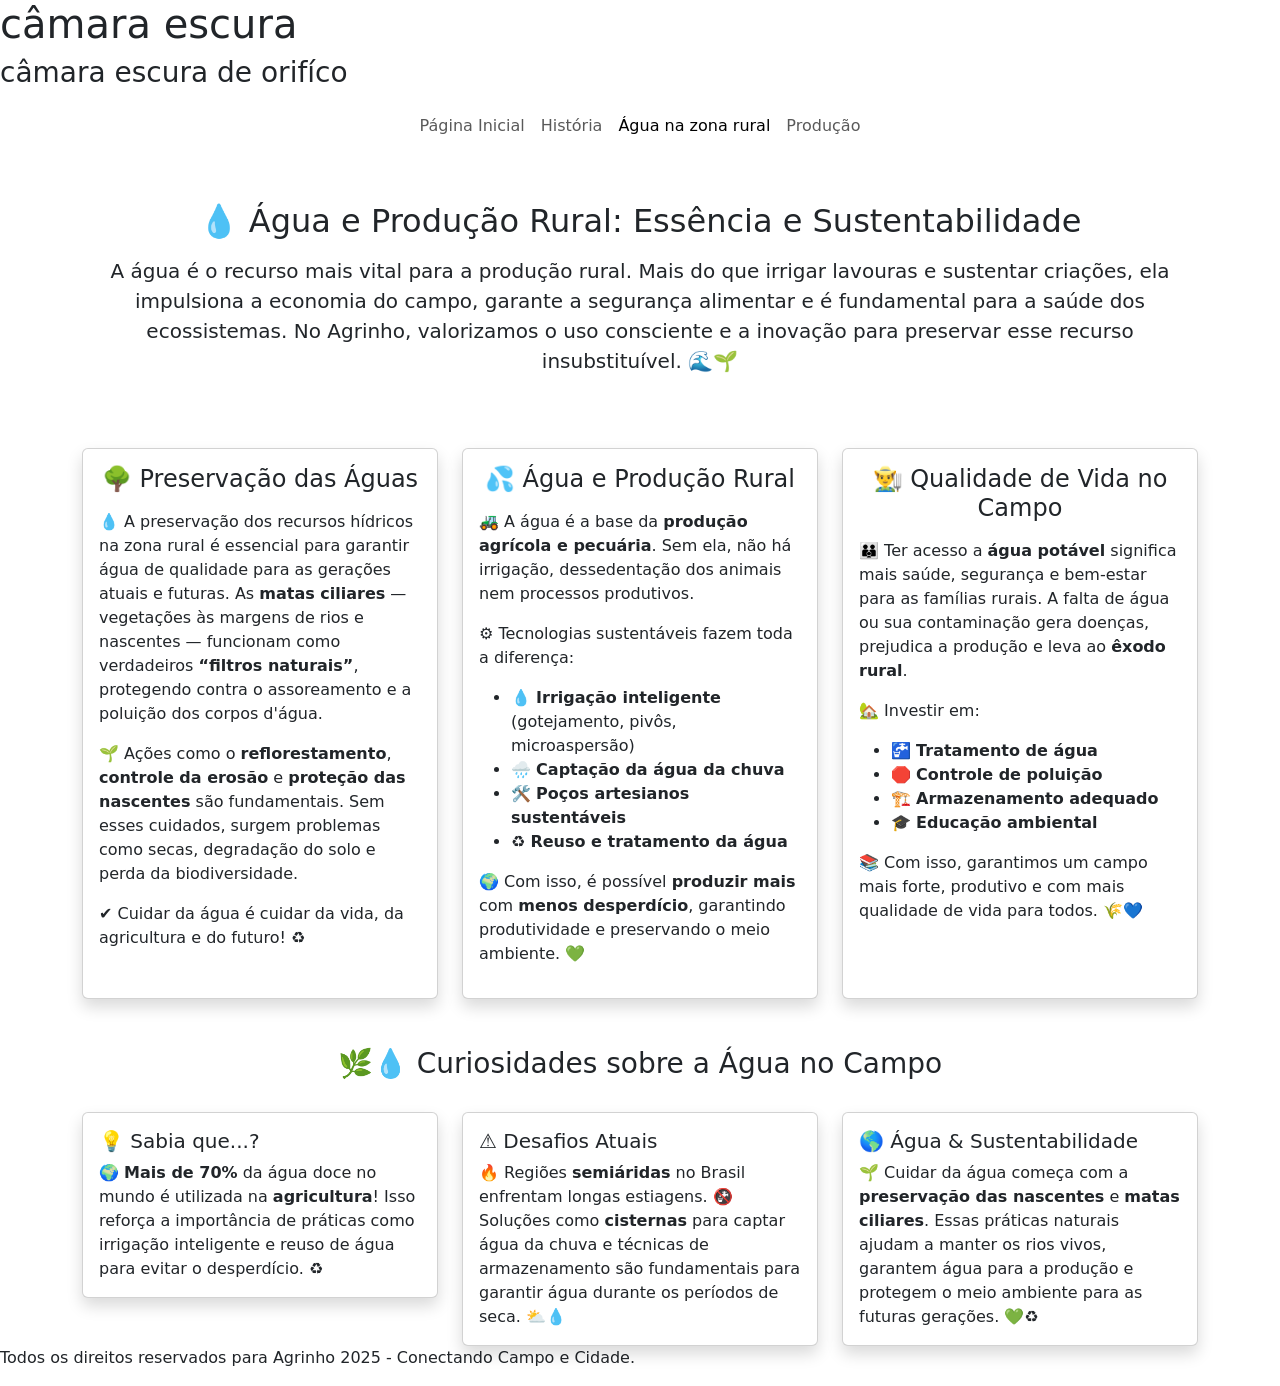
==== agua.html @ 4abe9550 "Add files via upload" ====
<!DOCTYPE html>
<html lang="pt-br">

<head>
    <meta charset="UTF-8">
    <meta name="viewport" content="width=device-width, initial-scale=1.0">
    <title>câmara escura</title>
    <link href="https://cdn.jsdelivr.net/npm/bootstrap@5.3.5/dist/css/bootstrap.min.css" rel="stylesheet"
        integrity="sha384-SgOJa3DmI69IUzQ2PVdRZhwQ+dy64/BUtbMJw1MZ8t5HZApcHrRKUc4W0kG879m7" crossorigin="anonymous">
    <link rel="stylesheet" href="agua.css">
</head>

<body>

    <!-- Cabeçalho -->
    <section class="cabecalho">
        <h1 class="titulo-animado">câmara escura</h1>
        <h3 class="subtitulo-estiloso">câmara escura de orifíco</h3>
    </section>

    <!-- Navbar -->
    <nav class="navbar navbar-expand-lg">
        <div class="container-fluid">
            <button class="navbar-toggler" type="button" data-bs-toggle="collapse"
                data-bs-target="#navbarNav" aria-controls="navbarNav" aria-expanded="false"
                aria-label="Toggle navigation">
                <span class="navbar-toggler-icon"></span>
            </button>
            <div class="collapse navbar-collapse justify-content-center" id="navbarNav">
                <ul class="navbar-nav">
                    <li class="nav-item">
                        <a class="nav-link" href="index.html">Página Inicial </a>
                    </li>
                    <li class="nav-item">
                         <a class="nav-link" href="energia.html">História </a>
                    </li>
                    <li class="nav-item">
                         <a class="nav-link active" aria-current="page" href="agua.html">Água na zona rural</a>
                    </li>
                    <li class="nav-item">
                        <a class="nav-link" href="producao.html">Produção</a>
                    </li>
                </ul>
            </div>
        </div>
    </nav>
<div class="container my-5">
 <div class="text-center mb-5">
        <h2 class="mb-3">💧 Água e Produção Rural: Essência e Sustentabilidade</h2>
        <p class="lead">
            A água é o recurso mais vital para a produção rural. Mais do que irrigar lavouras e sustentar criações, ela impulsiona a economia do campo, garante a segurança alimentar e é fundamental para a saúde dos ecossistemas. No Agrinho, valorizamos o uso consciente e a inovação para preservar esse recurso insubstituível. 🌊🌱
        </p>
    </div>
    </div>
 

<!-- Conteúdo principal -->
<div class="container">

    <div class="row pt-4">

        <!-- Coluna 1 -->
        <div class="col-md-4">
            <div class="card h-100 shadow card-hover">
                <div class="card-body">
                    <h4 class="card-title text-center mb-3"><i class="bi bi-tree"></i> 🌳 Preservação das Águas</h4>
                    <p>
                        💧 A preservação dos recursos hídricos na zona rural é essencial para garantir água de qualidade para as gerações atuais e futuras. As <strong>matas ciliares</strong> — vegetações às margens de rios e nascentes — funcionam como verdadeiros <strong>“filtros naturais”</strong>, protegendo contra o assoreamento e a poluição dos corpos d'água.
                    </p>
                    <p>
                        🌱 Ações como o <strong>reflorestamento</strong>, <strong>controle da erosão</strong> e <strong>proteção das nascentes</strong> são fundamentais. Sem esses cuidados, surgem problemas como secas, degradação do solo e perda da biodiversidade. 
                    </p>
                    <p>
                        ✔️ Cuidar da água é cuidar da vida, da agricultura e do futuro! ♻️
                    </p>
                </div>
            </div>
        </div>

        <!-- Coluna 2 -->
        <div class="col-md-4">
            <div class="card h-100 shadow card-hover">
                <div class="card-body">
                    <h4 class="card-title text-center mb-3"><i class="bi bi-droplet-half"></i> 💦 Água e Produção Rural</h4>
                    <p>
                        🚜 A água é a base da <strong>produção agrícola e pecuária</strong>. Sem ela, não há irrigação, dessedentação dos animais nem processos produtivos. 
                    </p>
                    <p>
                        ⚙️ Tecnologias sustentáveis fazem toda a diferença:
                    </p>
                    <ul>
                        <li>💧 <strong>Irrigação inteligente</strong> (gotejamento, pivôs, microaspersão)</li>
                        <li>🌧️ <strong>Captação da água da chuva</strong></li>
                        <li>🛠️ <strong>Poços artesianos sustentáveis</strong></li>
                        <li>♻️ <strong>Reuso e tratamento da água</strong></li>
                    </ul>
                    <p>
                        🌍 Com isso, é possível <strong>produzir mais</strong> com <strong>menos desperdício</strong>, garantindo produtividade e preservando o meio ambiente. 💚
                    </p>
                </div>
            </div>
        </div>

        <!-- Coluna 3 -->
        <div class="col-md-4">
            <div class="card h-100 shadow card-hover">
                <div class="card-body">
                    <h4 class="card-title text-center mb-3"><i class="bi bi-people-fill"></i> 👨‍🌾 Qualidade de Vida no Campo</h4>
                    <p>
                        👪 Ter acesso a <strong>água potável</strong> significa mais saúde, segurança e bem-estar para as famílias rurais. A falta de água ou sua contaminação gera doenças, prejudica a produção e leva ao <strong>êxodo rural</strong>.
                    </p>
                    <p>
                        🏡 Investir em:
                    </p>
                    <ul>
                        <li>🚰 <strong>Tratamento de água</strong></li>
                        <li>🛑 <strong>Controle de poluição</strong></li>
                        <li>🏗️ <strong>Armazenamento adequado</strong></li>
                        <li>🎓 <strong>Educação ambiental</strong></li>
                    </ul>
                    <p>
                        📚 Com isso, garantimos um campo mais forte, produtivo e com mais qualidade de vida para todos. 🌾💙
                    </p>
                </div>
            </div>
        </div>

    </div>
</div>

<!-- Seção de curiosidades -->
<div class="container">
    <div class="row pt-5">
        <h3 class="text-center pb-4">🌿💧 Curiosidades sobre a Água no Campo</h3>

        <!-- Card 1 -->
        <div class="col-md-4">
            <div class="card shadow curiosidade-hover">
                <div class="card-body">
                    <h5 class="card-title"><i class="bi bi-water"></i> 💡 Sabia que...?</h5>
                    <p class="card-text">
                        🌍 <strong>Mais de 70%</strong> da água doce no mundo é utilizada na <strong>agricultura</strong>!  
                        Isso reforça a importância de práticas como irrigação inteligente e reuso de água para evitar o desperdício. ♻️
                    </p>
                </div>
            </div>
        </div>

        <!-- Card 2 -->
        <div class="col-md-4">
            <div class="card shadow curiosidade-hover">
                <div class="card-body">
                    <h5 class="card-title"><i class="bi bi-droplet-half"></i> ⚠️ Desafios Atuais</h5>
                    <p class="card-text">
                        🔥 Regiões <strong>semiáridas</strong> no Brasil enfrentam longas estiagens. 🚱  
                        Soluções como <strong>cisternas</strong> para captar água da chuva e técnicas de armazenamento são fundamentais para garantir água durante os períodos de seca. ⛅💧
                    </p>
                </div>
            </div>
        </div>

        <!-- Card 3 -->
        <div class="col-md-4">
            <div class="card shadow curiosidade-hover">
                <div class="card-body">
                    <h5 class="card-title"><i class="bi bi-globe"></i> 🌎 Água & Sustentabilidade</h5>
                    <p class="card-text">
                        🌱 Cuidar da água começa com a <strong>preservação das nascentes</strong> e <strong>matas ciliares</strong>.  
                        Essas práticas naturais ajudam a manter os rios vivos, garantem água para a produção e protegem o meio ambiente para as futuras gerações. 💚♻️
                    </p>
                </div>
            </div>
        </div>

    </div>
</div>


    <!-- Script Bootstrap -->
    <script src="https://cdn.jsdelivr.net/npm/bootstrap@5.3.5/dist/js/bootstrap.bundle.min.js"></script>

  <!-- Rodapé -->
    <div class="footer">
        <p>Todos os direitos reservados para Agrinho 2025 - Conectando Campo e Cidade.</p>
    </div>

    <script src="https://cdn.jsdelivr.net/npm/bootstrap@5.3.5/dist/js/bootstrap.bundle.min.js"
        integrity="sha384-k6d4wzSIapyDyv1kpU366/PK5hCdSbCRGRCMv+eplOQJWyd1fbcAu9OCUj5zNLiq"
        crossorigin="anonymous"></script>
</body>

</html>
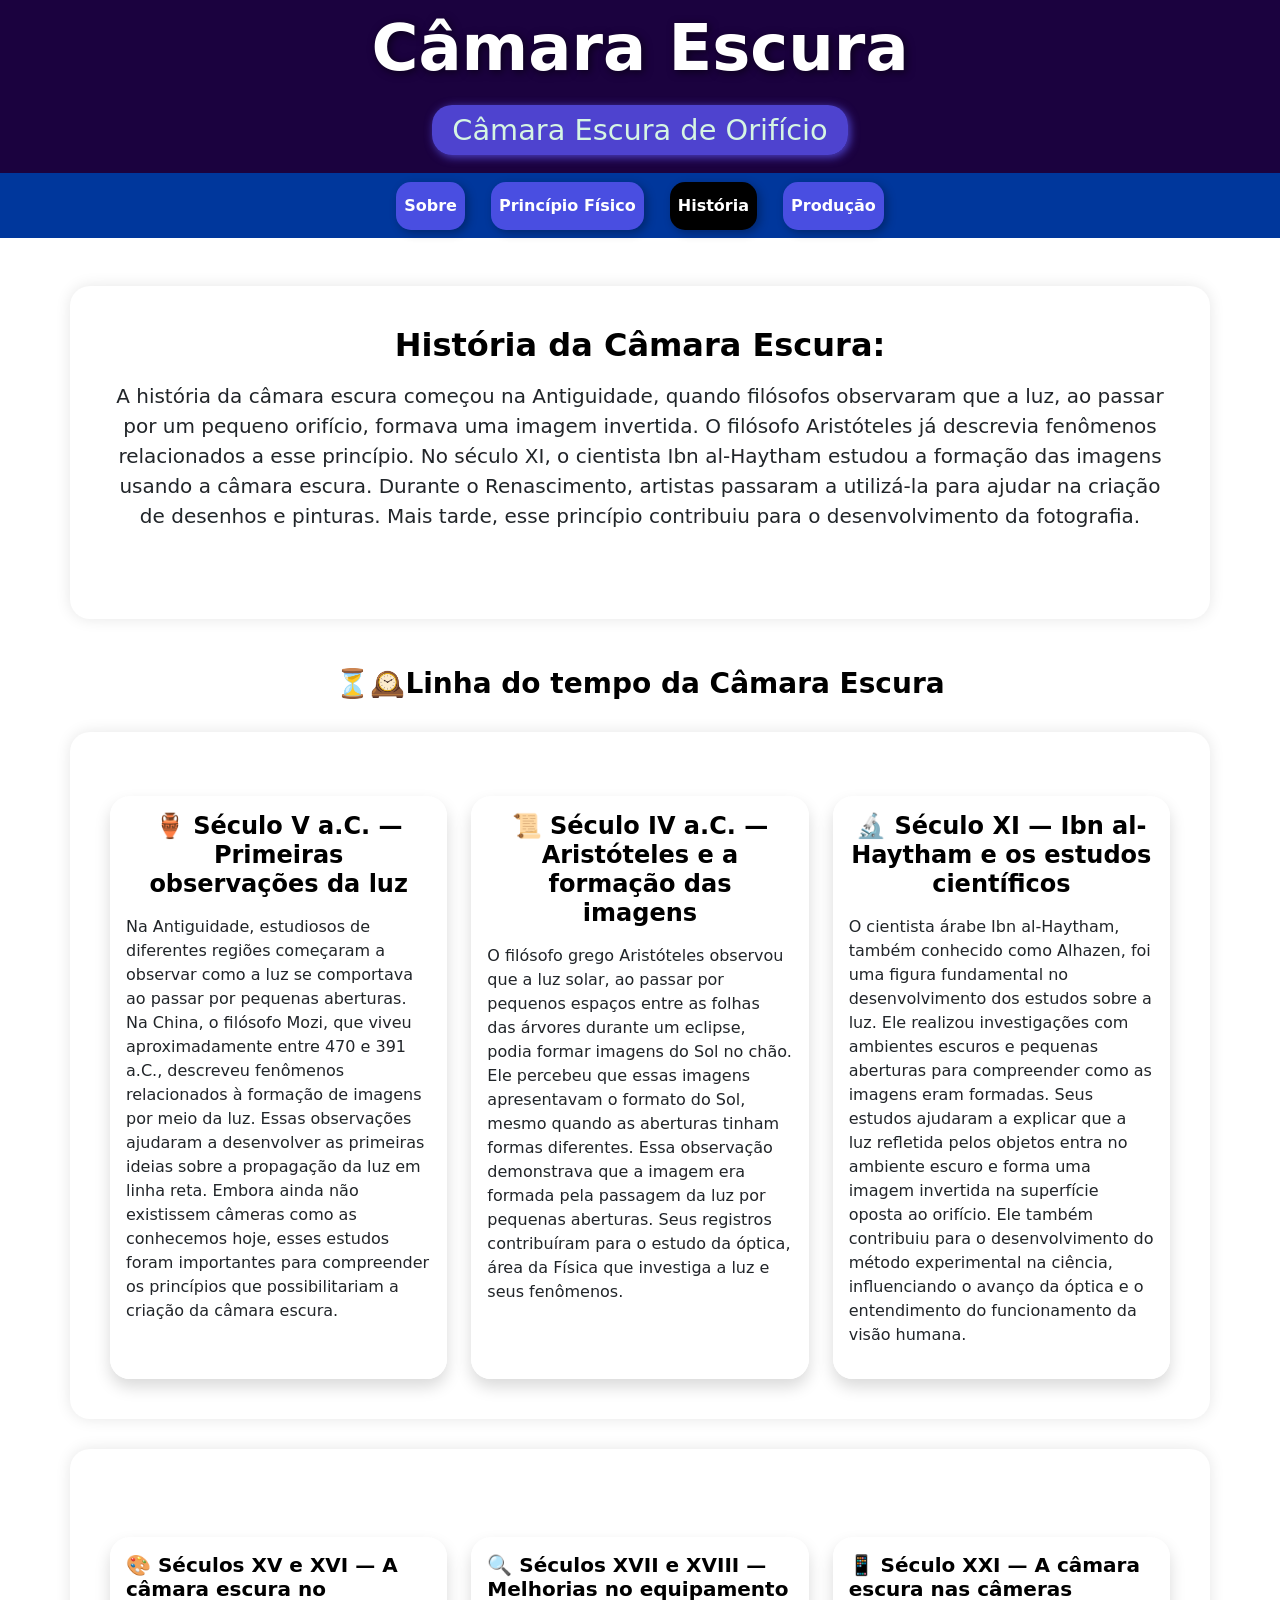
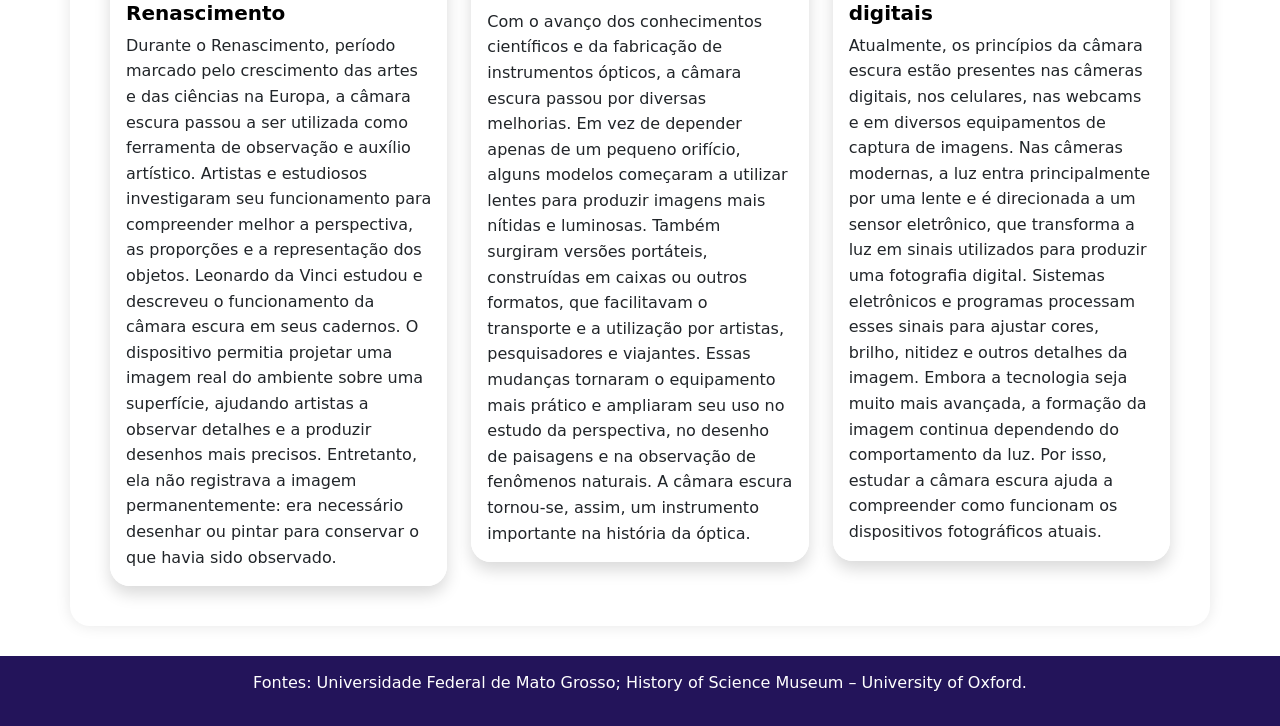
==== commit 06bd8a61: "Add files via upload" ====
--- a/agua.html
+++ b/agua.html
@@ -4,7 +4,7 @@
 <head>
     <meta charset="UTF-8">
     <meta name="viewport" content="width=device-width, initial-scale=1.0">
-    <title>câmara escura</title>
+    <title>Câmara Escura</title>
     <link href="https://cdn.jsdelivr.net/npm/bootstrap@5.3.5/dist/css/bootstrap.min.css" rel="stylesheet"
         integrity="sha384-SgOJa3DmI69IUzQ2PVdRZhwQ+dy64/BUtbMJw1MZ8t5HZApcHrRKUc4W0kG879m7" crossorigin="anonymous">
     <link rel="stylesheet" href="agua.css">
@@ -14,8 +14,8 @@
 
     <!-- Cabeçalho -->
     <section class="cabecalho">
-        <h1 class="titulo-animado">câmara escura</h1>
-        <h3 class="subtitulo-estiloso">câmara escura de orifíco</h3>
+        <h1 class="titulo-animado">Câmara Escura</h1>
+        <h3 class="subtitulo-estiloso">Câmara Escura de Orifício</h3>
     </section>
 
     <!-- Navbar -->
@@ -29,13 +29,13 @@
             <div class="collapse navbar-collapse justify-content-center" id="navbarNav">
                 <ul class="navbar-nav">
                     <li class="nav-item">
-                        <a class="nav-link" href="index.html">Página Inicial </a>
+                        <a class="nav-link" href="index.html">Sobre</a>
                     </li>
                     <li class="nav-item">
-                         <a class="nav-link" href="energia.html">História </a>
+                         <a class="nav-link" href="energia.html">Princípio Físico</a>
                     </li>
                     <li class="nav-item">
-                         <a class="nav-link active" aria-current="page" href="agua.html">Água na zona rural</a>
+                         <a class="nav-link active" aria-current="page" href="agua.html">História</a>
                     </li>
                     <li class="nav-item">
                         <a class="nav-link" href="producao.html">Produção</a>
@@ -46,12 +46,13 @@
     </nav>
 <div class="container my-5">
  <div class="text-center mb-5">
-        <h2 class="mb-3">💧 Água e Produção Rural: Essência e Sustentabilidade</h2>
+        <h2 class="mb-3">História da Câmara Escura:</h2>
         <p class="lead">
-            A água é o recurso mais vital para a produção rural. Mais do que irrigar lavouras e sustentar criações, ela impulsiona a economia do campo, garante a segurança alimentar e é fundamental para a saúde dos ecossistemas. No Agrinho, valorizamos o uso consciente e a inovação para preservar esse recurso insubstituível. 🌊🌱
+            A história da câmara escura começou na Antiguidade, quando filósofos observaram que a luz, ao passar por um pequeno orifício, formava uma imagem invertida. O filósofo Aristóteles já descrevia fenômenos relacionados a esse princípio. No século XI, o cientista Ibn al-Haytham estudou a formação das imagens usando a câmara escura. Durante o Renascimento, artistas passaram a utilizá-la para ajudar na criação de desenhos e pinturas. Mais tarde, esse princípio contribuiu para o desenvolvimento da fotografia.
         </p>
     </div>
     </div>
+    <h3 class="text-center pb-4">⏳🕰️Linha do tempo da Câmara Escura</h3>
  
 
 <!-- Conteúdo principal -->
@@ -63,16 +64,11 @@
         <div class="col-md-4">
             <div class="card h-100 shadow card-hover">
                 <div class="card-body">
-                    <h4 class="card-title text-center mb-3"><i class="bi bi-tree"></i> 🌳 Preservação das Águas</h4>
+                    <h4 class="card-title text-center mb-3"><i class="bi bi-tree"></i>🏺 Século V a.C. — Primeiras observações da luz</h4>
                     <p>
-                        💧 A preservação dos recursos hídricos na zona rural é essencial para garantir água de qualidade para as gerações atuais e futuras. As <strong>matas ciliares</strong> — vegetações às margens de rios e nascentes — funcionam como verdadeiros <strong>“filtros naturais”</strong>, protegendo contra o assoreamento e a poluição dos corpos d'água.
+                       Na Antiguidade, estudiosos de diferentes regiões começaram a observar como a luz se comportava ao passar por pequenas aberturas. Na China, o filósofo Mozi, que viveu aproximadamente entre 470 e 391 a.C., descreveu fenômenos relacionados à formação de imagens por meio da luz. Essas observações ajudaram a desenvolver as primeiras ideias sobre a propagação da luz em linha reta. Embora ainda não existissem câmeras como as conhecemos hoje, esses estudos foram importantes para compreender os princípios que possibilitariam a criação da câmara escura.
                     </p>
-                    <p>
-                        🌱 Ações como o <strong>reflorestamento</strong>, <strong>controle da erosão</strong> e <strong>proteção das nascentes</strong> são fundamentais. Sem esses cuidados, surgem problemas como secas, degradação do solo e perda da biodiversidade. 
-                    </p>
-                    <p>
-                        ✔️ Cuidar da água é cuidar da vida, da agricultura e do futuro! ♻️
-                    </p>
+                   
                 </div>
             </div>
         </div>
@@ -81,22 +77,11 @@
         <div class="col-md-4">
             <div class="card h-100 shadow card-hover">
                 <div class="card-body">
-                    <h4 class="card-title text-center mb-3"><i class="bi bi-droplet-half"></i> 💦 Água e Produção Rural</h4>
+                    <h4 class="card-title text-center mb-3"><i class="bi bi-droplet-half"></i>📜 Século IV a.C. — Aristóteles e a formação das imagens</h4>
                     <p>
-                        🚜 A água é a base da <strong>produção agrícola e pecuária</strong>. Sem ela, não há irrigação, dessedentação dos animais nem processos produtivos. 
+                        O filósofo grego Aristóteles observou que a luz solar, ao passar por pequenos espaços entre as folhas das árvores durante um eclipse, podia formar imagens do Sol no chão. Ele percebeu que essas imagens apresentavam o formato do Sol, mesmo quando as aberturas tinham formas diferentes. Essa observação demonstrava que a imagem era formada pela passagem da luz por pequenas aberturas. Seus registros contribuíram para o estudo da óptica, área da Física que investiga a luz e seus fenômenos.
                     </p>
-                    <p>
-                        ⚙️ Tecnologias sustentáveis fazem toda a diferença:
-                    </p>
-                    <ul>
-                        <li>💧 <strong>Irrigação inteligente</strong> (gotejamento, pivôs, microaspersão)</li>
-                        <li>🌧️ <strong>Captação da água da chuva</strong></li>
-                        <li>🛠️ <strong>Poços artesianos sustentáveis</strong></li>
-                        <li>♻️ <strong>Reuso e tratamento da água</strong></li>
-                    </ul>
-                    <p>
-                        🌍 Com isso, é possível <strong>produzir mais</strong> com <strong>menos desperdício</strong>, garantindo produtividade e preservando o meio ambiente. 💚
-                    </p>
+                  
                 </div>
             </div>
         </div>
@@ -105,21 +90,9 @@
         <div class="col-md-4">
             <div class="card h-100 shadow card-hover">
                 <div class="card-body">
-                    <h4 class="card-title text-center mb-3"><i class="bi bi-people-fill"></i> 👨‍🌾 Qualidade de Vida no Campo</h4>
+                    <h4 class="card-title text-center mb-3"><i class="bi bi-people-fill"></i> 🔬 Século XI — Ibn al-Haytham e os estudos científicos</h4>
                     <p>
-                        👪 Ter acesso a <strong>água potável</strong> significa mais saúde, segurança e bem-estar para as famílias rurais. A falta de água ou sua contaminação gera doenças, prejudica a produção e leva ao <strong>êxodo rural</strong>.
-                    </p>
-                    <p>
-                        🏡 Investir em:
-                    </p>
-                    <ul>
-                        <li>🚰 <strong>Tratamento de água</strong></li>
-                        <li>🛑 <strong>Controle de poluição</strong></li>
-                        <li>🏗️ <strong>Armazenamento adequado</strong></li>
-                        <li>🎓 <strong>Educação ambiental</strong></li>
-                    </ul>
-                    <p>
-                        📚 Com isso, garantimos um campo mais forte, produtivo e com mais qualidade de vida para todos. 🌾💙
+                        O cientista árabe Ibn al-Haytham, também conhecido como Alhazen, foi uma figura fundamental no desenvolvimento dos estudos sobre a luz. Ele realizou investigações com ambientes escuros e pequenas aberturas para compreender como as imagens eram formadas. Seus estudos ajudaram a explicar que a luz refletida pelos objetos entra no ambiente escuro e forma uma imagem invertida na superfície oposta ao orifício. Ele também contribuiu para o desenvolvimento do método experimental na ciência, influenciando o avanço da óptica e o entendimento do funcionamento da visão humana.
                     </p>
                 </div>
             </div>
@@ -131,16 +104,15 @@
 <!-- Seção de curiosidades -->
 <div class="container">
     <div class="row pt-5">
-        <h3 class="text-center pb-4">🌿💧 Curiosidades sobre a Água no Campo</h3>
+        
 
         <!-- Card 1 -->
         <div class="col-md-4">
             <div class="card shadow curiosidade-hover">
                 <div class="card-body">
-                    <h5 class="card-title"><i class="bi bi-water"></i> 💡 Sabia que...?</h5>
+                    <h5 class="card-title"><i class="bi bi-water"></i>🎨 Séculos XV e XVI — A câmara escura no Renascimento</h5>
                     <p class="card-text">
-                        🌍 <strong>Mais de 70%</strong> da água doce no mundo é utilizada na <strong>agricultura</strong>!  
-                        Isso reforça a importância de práticas como irrigação inteligente e reuso de água para evitar o desperdício. ♻️
+                        Durante o Renascimento, período marcado pelo crescimento das artes e das ciências na Europa, a câmara escura passou a ser utilizada como ferramenta de observação e auxílio artístico. Artistas e estudiosos investigaram seu funcionamento para compreender melhor a perspectiva, as proporções e a representação dos objetos. Leonardo da Vinci estudou e descreveu o funcionamento da câmara escura em seus cadernos. O dispositivo permitia projetar uma imagem real do ambiente sobre uma superfície, ajudando artistas a observar detalhes e a produzir desenhos mais precisos. Entretanto, ela não registrava a imagem permanentemente: era necessário desenhar ou pintar para conservar o que havia sido observado.
                     </p>
                 </div>
             </div>
@@ -150,10 +122,9 @@
         <div class="col-md-4">
             <div class="card shadow curiosidade-hover">
                 <div class="card-body">
-                    <h5 class="card-title"><i class="bi bi-droplet-half"></i> ⚠️ Desafios Atuais</h5>
+                    <h5 class="card-title"><i class="bi bi-droplet-half"></i>🔍 Séculos XVII e XVIII — Melhorias no equipamento</h5>
                     <p class="card-text">
-                        🔥 Regiões <strong>semiáridas</strong> no Brasil enfrentam longas estiagens. 🚱  
-                        Soluções como <strong>cisternas</strong> para captar água da chuva e técnicas de armazenamento são fundamentais para garantir água durante os períodos de seca. ⛅💧
+                        Com o avanço dos conhecimentos científicos e da fabricação de instrumentos ópticos, a câmara escura passou por diversas melhorias. Em vez de depender apenas de um pequeno orifício, alguns modelos começaram a utilizar lentes para produzir imagens mais nítidas e luminosas. Também surgiram versões portáteis, construídas em caixas ou outros formatos, que facilitavam o transporte e a utilização por artistas, pesquisadores e viajantes. Essas mudanças tornaram o equipamento mais prático e ampliaram seu uso no estudo da perspectiva, no desenho de paisagens e na observação de fenômenos naturais. A câmara escura tornou-se, assim, um instrumento importante na história da óptica.
                     </p>
                 </div>
             </div>
@@ -163,10 +134,12 @@
         <div class="col-md-4">
             <div class="card shadow curiosidade-hover">
                 <div class="card-body">
-                    <h5 class="card-title"><i class="bi bi-globe"></i> 🌎 Água & Sustentabilidade</h5>
+                    <h5 class="card-title"><i class="bi bi-globe"></i>📱 Século XXI — A câmara escura nas câmeras digitais
+
+
+</h5>
                     <p class="card-text">
-                        🌱 Cuidar da água começa com a <strong>preservação das nascentes</strong> e <strong>matas ciliares</strong>.  
-                        Essas práticas naturais ajudam a manter os rios vivos, garantem água para a produção e protegem o meio ambiente para as futuras gerações. 💚♻️
+                       Atualmente, os princípios da câmara escura estão presentes nas câmeras digitais, nos celulares, nas webcams e em diversos equipamentos de captura de imagens. Nas câmeras modernas, a luz entra principalmente por uma lente e é direcionada a um sensor eletrônico, que transforma a luz em sinais utilizados para produzir uma fotografia digital. Sistemas eletrônicos e programas processam esses sinais para ajustar cores, brilho, nitidez e outros detalhes da imagem. Embora a tecnologia seja muito mais avançada, a formação da imagem continua dependendo do comportamento da luz. Por isso, estudar a câmara escura ajuda a compreender como funcionam os dispositivos fotográficos atuais.
                     </p>
                 </div>
             </div>
@@ -181,7 +154,7 @@
 
   <!-- Rodapé -->
     <div class="footer">
-        <p>Todos os direitos reservados para Agrinho 2025 - Conectando Campo e Cidade.</p>
+        <p>Fontes: Universidade Federal de Mato Grosso; History of Science Museum – University of Oxford.</p>
     </div>
 
     <script src="https://cdn.jsdelivr.net/npm/bootstrap@5.3.5/dist/js/bootstrap.bundle.min.js"
--- a/agua.css
+++ b/agua.css
@@ -0,0 +1,233 @@
+/* Estilo do cabeçalho */
+.cabecalho {
+    background-color: #1b023f;
+    padding: 10px 0;
+    text-align: center;
+    color: #fff;
+}
+
+/* Animação do Título */
+.titulo-animado {
+    font-size: 4rem;
+    font-weight: bold;
+    color: #ffffff;
+    text-shadow: 2px 2px 8px rgba(0, 0, 0, 0.6);
+    animation: brilho 2s ease-in-out infinite alternate;
+}
+
+@keyframes brilho {
+    0% {
+        text-shadow: 2px 2px 8px rgba(0, 0, 0, 0.6),
+                     0 0 10px #2705a2,
+                     0 0 20px #2705a2;
+    }
+    100% {
+        text-shadow: 2px 2px 8px rgba(0, 0, 0, 0.6),
+                     0 0 20px #2705a2,
+                     0 0 30px #2705a2;
+    }
+}
+
+/* Estilo do Subtítulo */
+.subtitulo-estiloso {
+    font-size: 1.8rem;
+    font-weight: 400;
+    color: #D5F5E3;
+    background-color: rgba(92, 84, 243, 0.8);
+    display: inline-block;
+    padding: 8px 20px;
+    border-radius: 20px;
+    box-shadow: 2px 2px 10px rgba(92, 84, 243, 0.8);
+    margin-top: 10px;
+}
+
+/* Estilo dos textos */
+.alinha {
+    text-align: justify;
+}
+
+
+/* Navbar */
+.navbar {
+    background-color: #00379c ;
+    padding: 0.5px ;
+}
+/* Alinhar os blocos na horizontal */
+.navbar-nav {
+    display: flex;
+    gap: 10px;
+    flex-wrap: wrap;
+    justify-content: center;
+}
+
+/* Itens da Navbar em formato de bloco destacado */
+.nav-link {
+    background-color: rgba(92, 84, 243, 0.8); /* Cor do bloco */
+    color: white !important;
+    font-weight: bold;
+    padding: 12px 24px;
+    margin: 8px;
+    border-radius: 15px;
+    box-shadow: 3px 3px 10px rgba(0, 0, 0, 0.3);
+    transition: background-color 0.3s, transform 0.3s;
+    display: block;
+    text-align: center;
+    text-decoration: none;
+}
+
+/* Efeito ao passar o mouse */
+.nav-link:hover {
+    background-color: #000000;
+    transform: scale(1.08);
+    color: #fff !important;
+}
+
+/* Item ativo (página atual) */
+.nav-link.active {
+    background-color: #000000;
+    color: #fff !important;
+}
+
+
+/* Cartões de conteúdo */
+/* Efeito hover nos cards */
+.card-hover {
+    transition: transform 0.4s ease, box-shadow 0.4s ease;
+}
+
+.card-hover:hover {
+    transform: scale(1.05);
+    box-shadow: 0 8px 20px rgba(0,0,0,0.2);
+}
+
+/* Deixar os títulos com mais destaque */
+.card-title {
+    color: #430275;
+    font-weight: bold;
+}
+
+/* Texto interno */
+.card-body {
+    background-color: #ffffff;
+    border-radius: 15px;
+}
+
+/* Melhorar a aparência dos cards */
+.card {
+    border-radius: 20px;
+    border: none;
+}
+
+/* Animação suave nos títulos */
+.card-title {
+    transition: color 0.3s;
+}
+
+.card-title:hover {
+    color: #510378;
+}
+
+/* Lista interna estilizada */
+.card-body ul {
+    padding-left: 20px;
+}
+
+.card-body ul li {
+    margin-bottom: 8px;
+}
+
+/* Sombra sutil padrão */
+.shadow {
+    box-shadow: 0 4px 15px rgba(0,0,0,0.1);
+}
+
+
+/* Responsividade para títulos */
+@media (max-width: 768px) {
+    .header-agrinho h1 {
+        font-size: 2.2rem;
+    }
+
+    .header-agrinho h2 {
+        font-size: 1.4rem;
+    }
+}
+
+/* Imagens2 */
+.img-agro2 {
+    width: 100%;
+    max-width: 800px;
+    border-radius: 15px;
+    box-shadow: 2px 2px 10px rgba(0,0,0,0.2);
+}
+/* Rodapé */
+.footer {
+    background-color: #23145a;
+    color: white;
+    padding: 15px;
+    text-align: center;
+}
+/* Animação suave de entrada */
+.container {
+    animation: fadeIn 1s ease-in;
+}
+
+@keyframes fadeIn {
+    from {
+        opacity: 0;
+        transform: translateY(20px);
+    }
+    to {
+        opacity: 1;
+        transform: translateY(0);
+    }
+}
+/* Estilo e animação para os cards de curiosidades */
+.curiosidade-hover {
+    transition: transform 0.4s ease, box-shadow 0.4s ease;
+    border-radius: 20px;
+}
+
+.curiosidade-hover:hover {
+    transform: translateY(-8px) scale(1.03);
+    box-shadow: 0 8px 20px rgba(0, 0, 0, 0.2);
+}
+
+/* Aparência dos títulos */
+.card-title {
+    color: #000000;
+    font-weight: bold;
+    transition: color 0.3s;
+}
+
+.card-title:hover {
+    color: #000000;
+}
+
+/* Aparência interna dos cards */
+.card-body {
+    border-radius: 20px;
+    background-color: #ffffff;
+}
+
+/* Sombra padrão */
+.shadow {
+    box-shadow: 0 4px 15px rgba(0, 0, 0, 0.1);
+}
+
+/* Melhor espaçamento dos textos */
+.card-text {
+    font-size: 1rem;
+    line-height: 1.6;
+}
+h2, h3 {
+    color: #000000;
+    font-weight: bold;
+}
+.container {
+    background-color: #ffffff;
+    padding: 40px;
+    border-radius: 20px;
+    box-shadow: 0 0 15px rgba(0,0,0,0.1);
+    margin-bottom: 30px;
+}
